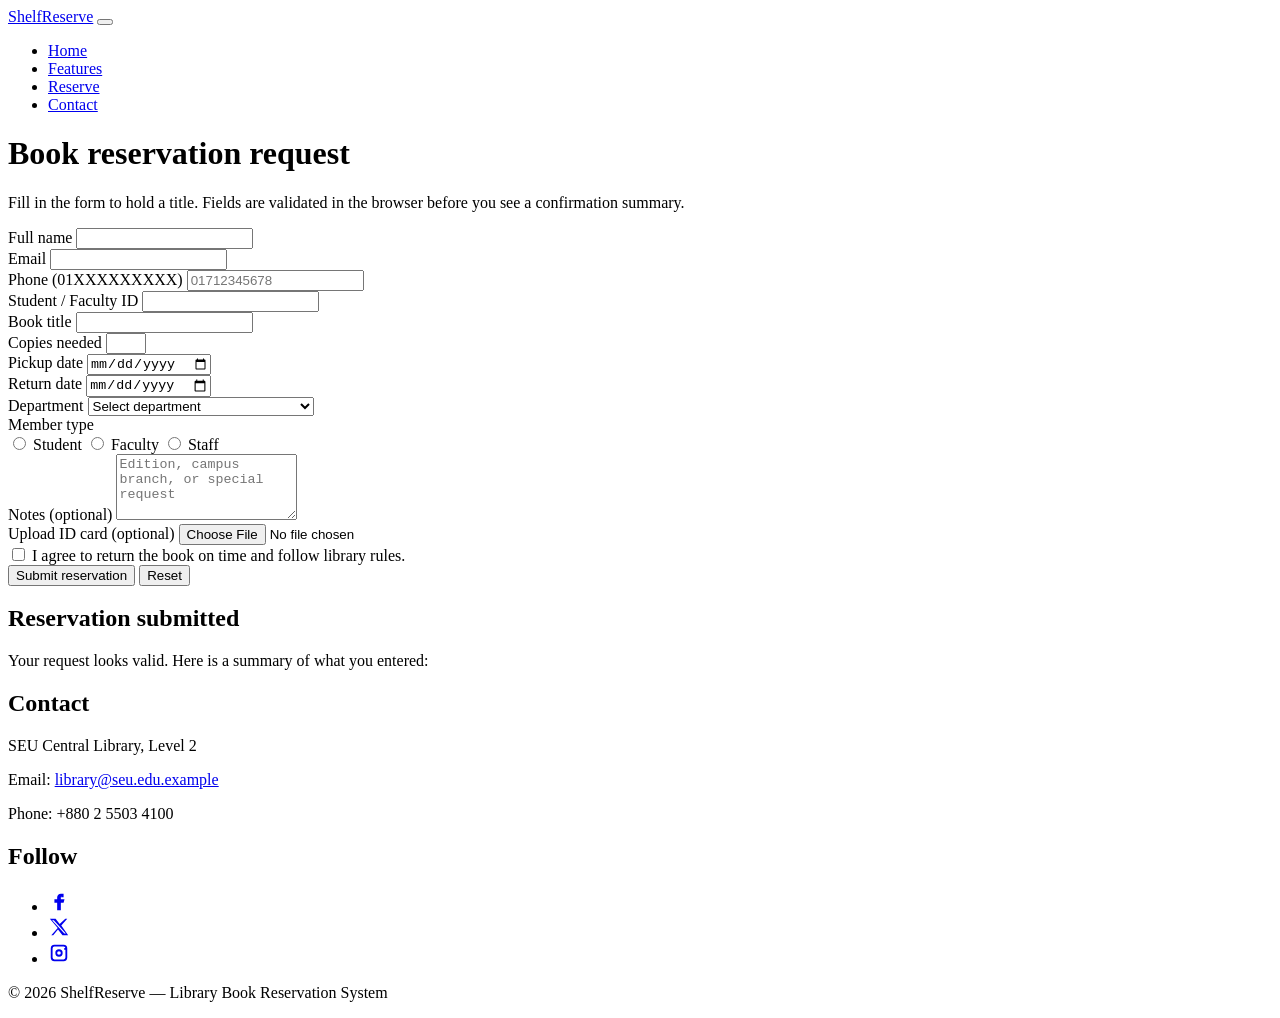
==== reserve.html @ 9abaf767 "Add reservation form page with seven-plus fields" ====
<!DOCTYPE html>
<html lang="en">
<head>
  <meta charset="UTF-8" />
  <meta name="viewport" content="width=device-width, initial-scale=1.0" />
  <title>Reserve a Book — ShelfReserve</title>
  <link rel="preconnect" href="https://fonts.googleapis.com" />
  <link rel="preconnect" href="https://fonts.gstatic.com" crossorigin />
  <link href="https://fonts.googleapis.com/css2?family=Fraunces:opsz,wght@9..144,500;9..144,700&family=Sora:wght@400;500;600&display=swap" rel="stylesheet" />
  <link rel="stylesheet" href="css/styles.css" />
</head>
<body>
  <header class="site-header">
    <nav class="navbar" aria-label="Primary">
      <a class="brand" href="index.html">ShelfReserve</a>
      <button class="nav-toggle" id="navToggle" type="button" aria-expanded="false" aria-controls="navMenu" aria-label="Toggle menu">
        <span></span>
        <span></span>
        <span></span>
      </button>
      <ul class="nav-menu" id="navMenu">
        <li><a href="index.html">Home</a></li>
        <li><a href="index.html#features">Features</a></li>
        <li><a href="reserve.html" class="active">Reserve</a></li>
        <li><a href="index.html#contact">Contact</a></li>
      </ul>
    </nav>
  </header>

  <main class="form-page">
    <h1>Book reservation request</h1>
    <p class="form-intro">Fill in the form to hold a title. Fields are validated in the browser before you see a confirmation summary.</p>

    <form class="reservation-form" id="reservationForm" novalidate>
      <div class="form-grid">
        <div class="field" data-field="fullName">
          <label for="fullName">Full name</label>
          <input type="text" id="fullName" name="fullName" autocomplete="name" />
          <span class="error-text" id="fullNameError"></span>
        </div>

        <div class="field" data-field="email">
          <label for="email">Email</label>
          <input type="email" id="email" name="email" autocomplete="email" />
          <span class="error-text" id="emailError"></span>
        </div>

        <div class="field" data-field="phone">
          <label for="phone">Phone (01XXXXXXXXX)</label>
          <input type="tel" id="phone" name="phone" placeholder="01712345678" />
          <span class="error-text" id="phoneError"></span>
        </div>

        <div class="field" data-field="studentId">
          <label for="studentId">Student / Faculty ID</label>
          <input type="text" id="studentId" name="studentId" />
          <span class="error-text" id="studentIdError"></span>
        </div>

        <div class="field" data-field="bookTitle">
          <label for="bookTitle">Book title</label>
          <input type="text" id="bookTitle" name="bookTitle" />
          <span class="error-text" id="bookTitleError"></span>
        </div>

        <div class="field" data-field="copies">
          <label for="copies">Copies needed</label>
          <input type="number" id="copies" name="copies" min="1" max="5" />
          <span class="error-text" id="copiesError"></span>
        </div>

        <div class="field" data-field="pickupDate">
          <label for="pickupDate">Pickup date</label>
          <input type="date" id="pickupDate" name="pickupDate" />
          <span class="error-text" id="pickupDateError"></span>
        </div>

        <div class="field" data-field="returnDate">
          <label for="returnDate">Return date</label>
          <input type="date" id="returnDate" name="returnDate" />
          <span class="error-text" id="returnDateError"></span>
        </div>

        <div class="field" data-field="department">
          <label for="department">Department</label>
          <select id="department" name="department">
            <option value="">Select department</option>
            <option value="CSE">Computer Science &amp; Engineering</option>
            <option value="EEE">Electrical &amp; Electronic Engineering</option>
            <option value="BBA">Business Administration</option>
            <option value="ENG">English</option>
            <option value="LAW">Law</option>
          </select>
          <span class="error-text" id="departmentError"></span>
        </div>

        <div class="field" data-field="memberType">
          <label>Member type</label>
          <div class="radio-group">
            <label><input type="radio" name="memberType" value="Student" /> Student</label>
            <label><input type="radio" name="memberType" value="Faculty" /> Faculty</label>
            <label><input type="radio" name="memberType" value="Staff" /> Staff</label>
          </div>
          <span class="error-text" id="memberTypeError"></span>
        </div>

        <div class="field full" data-field="notes">
          <label for="notes">Notes (optional)</label>
          <textarea id="notes" name="notes" rows="4" placeholder="Edition, campus branch, or special request"></textarea>
          <span class="error-text" id="notesError"></span>
        </div>

        <div class="field full" data-field="idCard">
          <label for="idCard">Upload ID card (optional)</label>
          <input type="file" id="idCard" name="idCard" accept=".jpg,.jpeg,.png,.pdf" />
          <span class="error-text" id="idCardError"></span>
        </div>

        <div class="field full" data-field="terms">
          <div class="checkbox-group">
            <label>
              <input type="checkbox" id="terms" name="terms" />
              I agree to return the book on time and follow library rules.
            </label>
          </div>
          <span class="error-text" id="termsError"></span>
        </div>
      </div>

      <div class="form-actions">
        <button type="submit" class="btn btn-primary">Submit reservation</button>
        <button type="reset" class="btn btn-reset">Reset</button>
      </div>
    </form>

    <div class="success-box" id="successBox" role="status" aria-live="polite">
      <h2>Reservation submitted</h2>
      <p>Your request looks valid. Here is a summary of what you entered:</p>
      <ul id="summaryList"></ul>
    </div>
  </main>

  <footer class="site-footer" id="contact">
    <div class="footer-inner">
      <div>
        <h2>Contact</h2>
        <p>SEU Central Library, Level 2</p>
        <p>Email: <a href="mailto:library@seu.edu.example">library@seu.edu.example</a></p>
        <p>Phone: +880 2 5503 4100</p>
      </div>
      <div>
        <h2>Follow</h2>
        <ul class="social-links">
          <li>
            <a href="https://facebook.com" target="_blank" rel="noopener noreferrer" aria-label="Facebook">
              <svg viewBox="0 0 24 24" width="22" height="22" aria-hidden="true"><path fill="currentColor" d="M14 8h3V4h-3c-2.2 0-4 1.8-4 4v2H7v4h3v8h4v-8h3l1-4h-4V8c0-.6.4-1 1-1z"/></svg>
            </a>
          </li>
          <li>
            <a href="https://twitter.com" target="_blank" rel="noopener noreferrer" aria-label="X / Twitter">
              <svg viewBox="0 0 24 24" width="22" height="22" aria-hidden="true"><path fill="currentColor" d="M18.9 3H21l-6.5 7.4L22 21h-6.2l-4.9-6.4L5.7 21H3.6l7-8L2 3h6.3l4.4 5.8L18.9 3zm-1.1 16.2h1.7L6.3 4.7H4.5l13.3 14.5z"/></svg>
            </a>
          </li>
          <li>
            <a href="https://instagram.com" target="_blank" rel="noopener noreferrer" aria-label="Instagram">
              <svg viewBox="0 0 24 24" width="22" height="22" aria-hidden="true"><path fill="currentColor" d="M7 3h10a4 4 0 0 1 4 4v10a4 4 0 0 1-4 4H7a4 4 0 0 1-4-4V7a4 4 0 0 1 4-4zm0 2a2 2 0 0 0-2 2v10a2 2 0 0 0 2 2h10a2 2 0 0 0 2-2V7a2 2 0 0 0-2-2H7zm11.5 1.5a1 1 0 1 1 0 2 1 1 0 0 1 0-2zM12 8a4 4 0 1 1 0 8 4 4 0 0 1 0-8zm0 2a2 2 0 1 0 0 4 2 2 0 0 0 0-4z"/></svg>
            </a>
          </li>
        </ul>
      </div>
    </div>
    <p class="copyright">&copy; 2026 ShelfReserve — Library Book Reservation System</p>
  </footer>

  <script src="js/main.js"></script>
  <script src="js/form.js"></script>
</body>
</html>
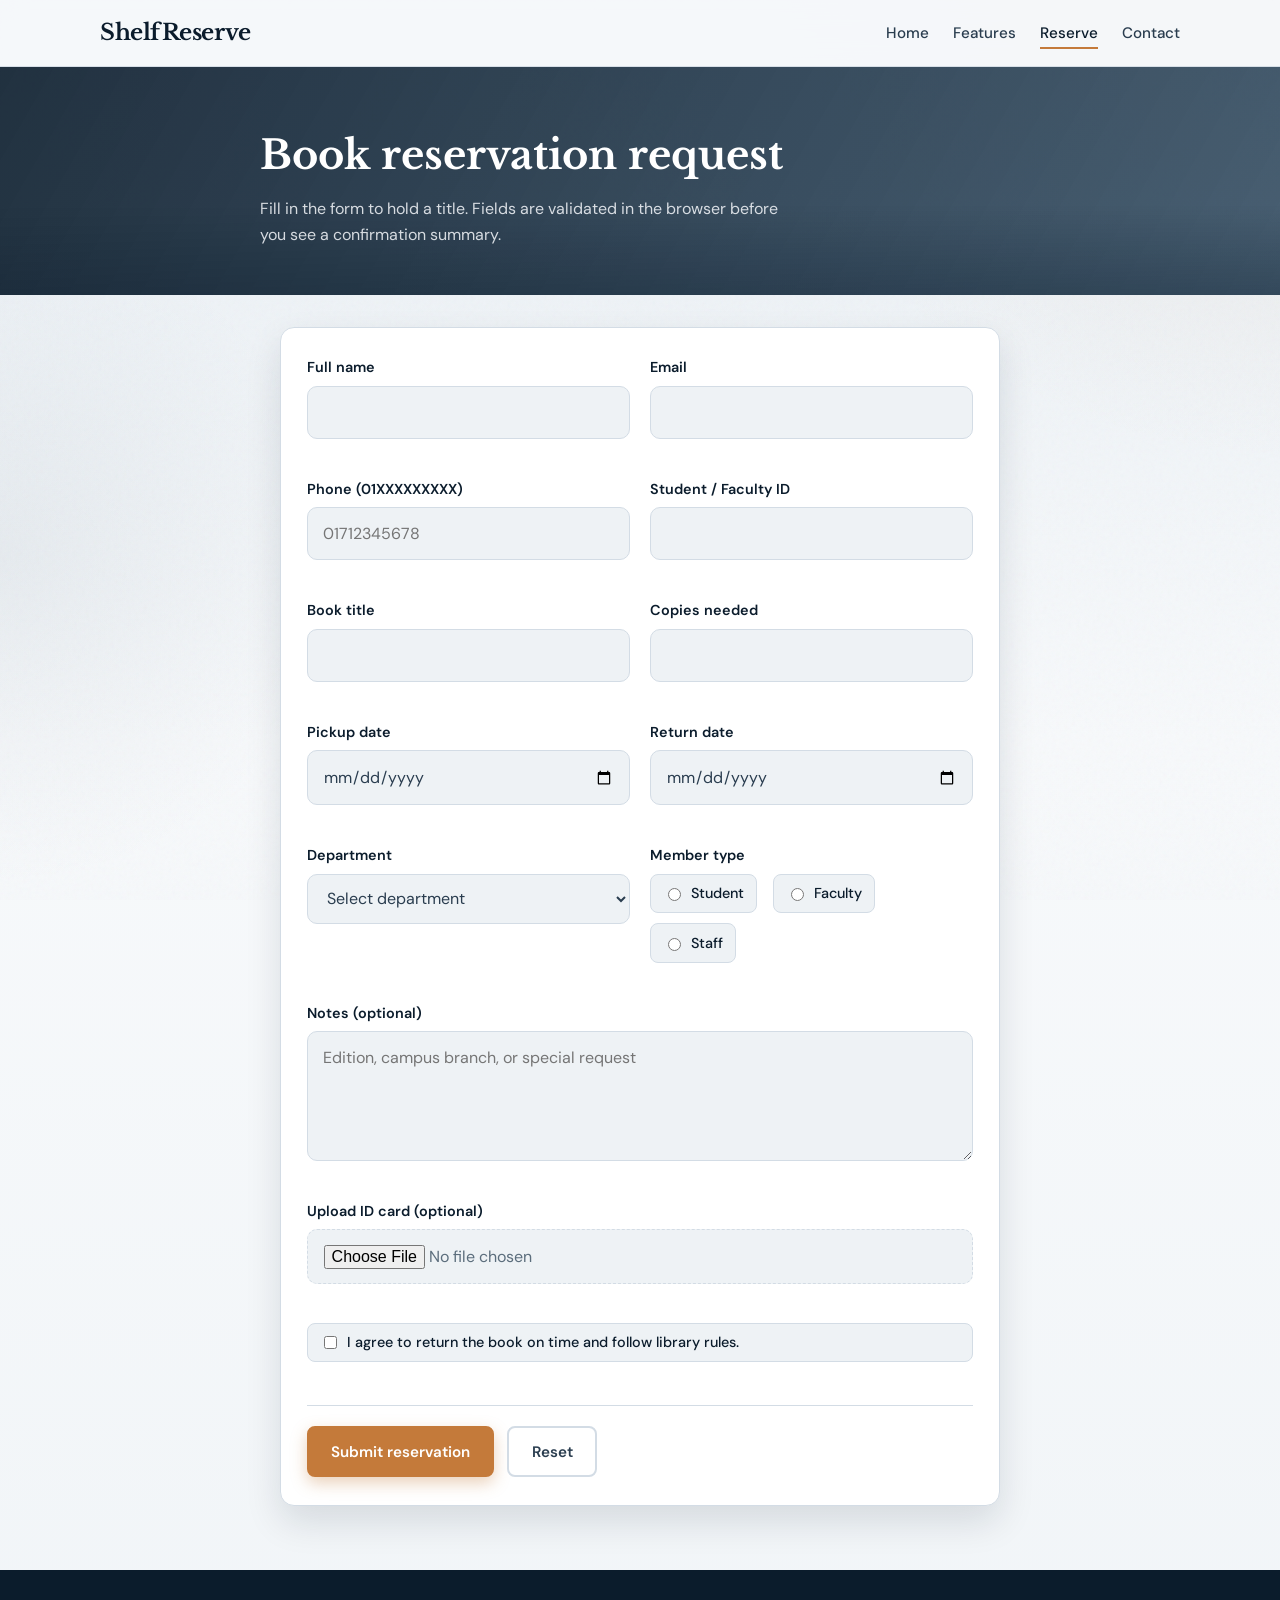
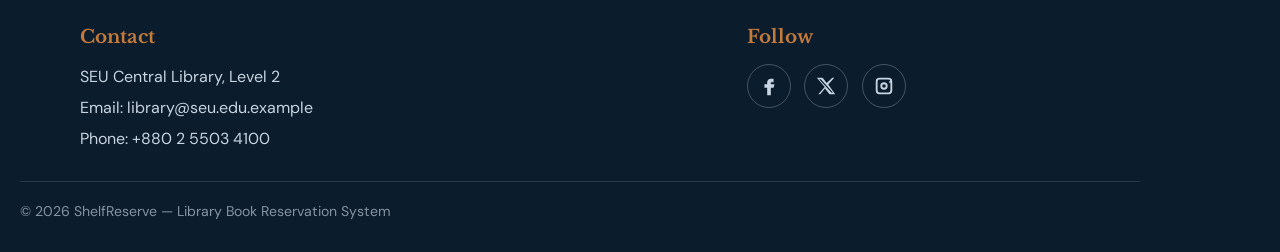
==== commit 94694be4: "Refresh UI with ink-navy theme and viewport-fit hero" ====
--- a/reserve.html
+++ b/reserve.html
@@ -6,7 +6,7 @@
   <title>Reserve a Book — ShelfReserve</title>
   <link rel="preconnect" href="https://fonts.googleapis.com" />
   <link rel="preconnect" href="https://fonts.gstatic.com" crossorigin />
-  <link href="https://fonts.googleapis.com/css2?family=Fraunces:opsz,wght@9..144,500;9..144,700&family=Sora:wght@400;500;600&display=swap" rel="stylesheet" />
+  <link href="https://fonts.googleapis.com/css2?family=DM+Sans:ital,opsz,wght@0,9..40,400;0,9..40,500;0,9..40,600;0,9..40,700;1,9..40,400&family=Libre+Baskerville:wght@400;700&display=swap" rel="stylesheet" />
   <link rel="stylesheet" href="css/styles.css" />
 </head>
 <body>
@@ -27,10 +27,14 @@
     </nav>
   </header>
 
+  <section class="form-banner">
+    <div class="form-banner-inner">
+      <h1>Book reservation request</h1>
+      <p class="form-intro">Fill in the form to hold a title. Fields are validated in the browser before you see a confirmation summary.</p>
+    </div>
+  </section>
+
   <main class="form-page">
-    <h1>Book reservation request</h1>
-    <p class="form-intro">Fill in the form to hold a title. Fields are validated in the browser before you see a confirmation summary.</p>
-
     <form class="reservation-form" id="reservationForm" novalidate>
       <div class="form-grid">
         <div class="field" data-field="fullName">
--- a/css/styles.css
+++ b/css/styles.css
@@ -0,0 +1,755 @@
+:root {
+  --ink: #0b1c2c;
+  --navy: #123049;
+  --slate: #2a3d4f;
+  --muted: #5b6d7c;
+  --stone: #eef2f5;
+  --paper: #f7f9fb;
+  --line: #d3dce5;
+  --copper: #c47a3a;
+  --copper-deep: #a86228;
+  --copper-soft: #f3e2d0;
+  --mist: #dce6ef;
+  --danger: #b42318;
+  --ok: #1f6a4a;
+  --ok-bg: #e8f5ef;
+  --shadow: 0 16px 36px rgba(11, 28, 44, 0.12);
+  --shadow-soft: 0 8px 20px rgba(11, 28, 44, 0.08);
+  --font-display: "Libre Baskerville", Georgia, serif;
+  --font-body: "DM Sans", sans-serif;
+  --radius: 14px;
+  --header-h: 4.5rem;
+}
+
+*,
+*::before,
+*::after {
+  box-sizing: border-box;
+}
+
+html {
+  scroll-behavior: smooth;
+}
+
+body {
+  margin: 0;
+  font-family: var(--font-body);
+  color: var(--slate);
+  background-color: var(--paper);
+  background-image:
+    radial-gradient(ellipse 80% 50% at 100% 0%, rgba(196, 122, 58, 0.08), transparent 50%),
+    radial-gradient(ellipse 60% 40% at 0% 30%, rgba(18, 48, 73, 0.06), transparent 45%),
+    linear-gradient(180deg, #e8eef3 0%, var(--paper) 40%, #f0f4f7 100%);
+  line-height: 1.6;
+  min-height: 100vh;
+}
+
+body::before {
+  content: "";
+  position: fixed;
+  inset: 0;
+  pointer-events: none;
+  z-index: 0;
+  opacity: 0.035;
+  background-image: url("data:image/svg+xml,%3Csvg viewBox='0 0 256 256' xmlns='http://www.w3.org/2000/svg'%3E%3Cfilter id='n'%3E%3CfeTurbulence type='fractalNoise' baseFrequency='0.85' numOctaves='4' stitchTiles='stitch'/%3E%3C/filter%3E%3Crect width='100%25' height='100%25' filter='url(%23n)'/%3E%3C/svg%3E");
+}
+
+.site-header,
+main,
+.site-footer {
+  position: relative;
+  z-index: 1;
+}
+
+img {
+  max-width: 100%;
+  display: block;
+}
+
+a {
+  color: var(--navy);
+  text-decoration: none;
+}
+
+a:hover {
+  color: var(--copper-deep);
+}
+
+/* ——— Header ——— */
+.site-header {
+  position: sticky;
+  top: 0;
+  z-index: 100;
+  background: rgba(247, 249, 251, 0.9);
+  backdrop-filter: blur(12px);
+  border-bottom: 1px solid rgba(211, 220, 229, 0.9);
+}
+
+.navbar {
+  max-width: 1120px;
+  margin: 0 auto;
+  padding: 0.95rem 1.25rem;
+  display: flex;
+  align-items: center;
+  justify-content: space-between;
+  gap: 1rem;
+}
+
+.brand {
+  font-family: var(--font-display);
+  font-size: 1.4rem;
+  font-weight: 700;
+  color: var(--ink);
+  letter-spacing: -0.02em;
+}
+
+.nav-menu {
+  list-style: none;
+  margin: 0;
+  padding: 0;
+  display: flex;
+  gap: 0.35rem 1.5rem;
+  align-items: center;
+}
+
+.nav-menu a {
+  position: relative;
+  color: var(--slate);
+  font-weight: 500;
+  font-size: 0.95rem;
+  padding: 0.25rem 0;
+}
+
+.nav-menu a::after {
+  content: "";
+  position: absolute;
+  left: 0;
+  bottom: -2px;
+  width: 100%;
+  height: 2px;
+  background: var(--copper);
+  transform: scaleX(0);
+  transform-origin: left;
+  transition: transform 0.25s ease;
+}
+
+.nav-menu a:hover,
+.nav-menu a.active {
+  color: var(--ink);
+}
+
+.nav-menu a.active::after,
+.nav-menu a:hover::after {
+  transform: scaleX(1);
+}
+
+.nav-toggle {
+  display: none;
+  width: 44px;
+  height: 44px;
+  border: 1px solid var(--line);
+  border-radius: 10px;
+  background: #fff;
+  cursor: pointer;
+  padding: 10px;
+  flex-direction: column;
+  justify-content: space-between;
+}
+
+.nav-toggle span {
+  display: block;
+  height: 2px;
+  background: var(--ink);
+  border-radius: 2px;
+  transition: transform 0.25s ease, opacity 0.25s ease;
+}
+
+.nav-toggle[aria-expanded="true"] span:nth-child(1) {
+  transform: translateY(9px) rotate(45deg);
+}
+
+.nav-toggle[aria-expanded="true"] span:nth-child(2) {
+  opacity: 0;
+}
+
+.nav-toggle[aria-expanded="true"] span:nth-child(3) {
+  transform: translateY(-9px) rotate(-45deg);
+}
+
+/* ——— Hero ——— */
+.hero {
+  position: relative;
+  height: calc(100svh - var(--header-h));
+  min-height: calc(100svh - var(--header-h));
+  max-height: calc(100svh - var(--header-h));
+  display: grid;
+  align-items: center;
+  overflow: hidden;
+}
+
+.hero-media {
+  position: absolute;
+  inset: 0;
+  background:
+    linear-gradient(105deg, rgba(11, 28, 44, 0.82) 0%, rgba(11, 28, 44, 0.45) 55%, rgba(11, 28, 44, 0.25) 100%),
+    linear-gradient(180deg, rgba(11, 28, 44, 0.15) 0%, rgba(11, 28, 44, 0.75) 100%),
+    url("https://images.unsplash.com/photo-1521587760476-6c12a4b040da?auto=format&fit=crop&w=1800&q=80")
+      center/cover no-repeat;
+  transform: scale(1.02);
+  animation: heroZoom 14s ease-in-out infinite alternate;
+}
+
+.hero-content {
+  position: relative;
+  z-index: 1;
+  max-width: 1120px;
+  width: 100%;
+  margin: 0 auto;
+  padding: 1.5rem 1.25rem;
+  color: #f4f7fa;
+  animation: riseIn 0.9s ease both;
+}
+
+.brand-mark {
+  font-family: var(--font-display);
+  font-size: clamp(2.2rem, 6.5vw, 4.2rem);
+  font-weight: 700;
+  margin: 0 0 0.7rem;
+  letter-spacing: -0.03em;
+  line-height: 0.95;
+  color: #fff;
+}
+
+.hero h1 {
+  margin: 0 0 0.9rem;
+  max-width: 16ch;
+  font-family: var(--font-display);
+  font-size: clamp(1.35rem, 3.2vw, 2.15rem);
+  line-height: 1.2;
+  font-weight: 400;
+  color: rgba(244, 247, 250, 0.95);
+}
+
+.hero-lead {
+  max-width: 36rem;
+  margin: 0 0 1.5rem;
+  color: rgba(244, 247, 250, 0.85);
+  font-size: 1.05rem;
+}
+
+.hero-actions {
+  display: flex;
+  flex-wrap: wrap;
+  gap: 0.85rem;
+  animation: riseIn 1s ease 0.15s both;
+}
+
+/* ——— Buttons ——— */
+.btn {
+  display: inline-flex;
+  align-items: center;
+  justify-content: center;
+  padding: 0.85rem 1.4rem;
+  border-radius: 8px;
+  border: 2px solid transparent;
+  font-family: var(--font-body);
+  font-weight: 600;
+  font-size: 0.95rem;
+  cursor: pointer;
+  transition: transform 0.2s ease, background 0.2s ease, color 0.2s ease, border-color 0.2s ease, box-shadow 0.2s ease;
+}
+
+.btn:hover {
+  transform: translateY(-2px);
+}
+
+.btn-primary {
+  background: var(--copper);
+  color: #fff;
+  border-color: var(--copper);
+  box-shadow: 0 6px 16px rgba(196, 122, 58, 0.35);
+}
+
+.btn-primary:hover {
+  background: var(--copper-deep);
+  border-color: var(--copper-deep);
+  color: #fff;
+}
+
+.btn-secondary {
+  background: transparent;
+  color: #f4f7fa;
+  border-color: rgba(244, 247, 250, 0.7);
+}
+
+.btn-secondary:hover {
+  background: rgba(244, 247, 250, 0.1);
+  color: #fff;
+  border-color: #fff;
+}
+
+.btn-small {
+  padding: 0.65rem 1.1rem;
+  font-size: 0.88rem;
+  border-radius: 8px;
+}
+
+/* ——— Features / cards ——— */
+.features {
+  padding: 4.75rem 1.25rem;
+}
+
+.section-inner {
+  max-width: 1120px;
+  margin: 0 auto;
+}
+
+.features h2,
+.form-banner h1,
+.site-footer h2 {
+  font-family: var(--font-display);
+  margin: 0 0 0.5rem;
+  color: var(--ink);
+}
+
+.section-lead {
+  margin: 0 0 2.25rem;
+  color: var(--muted);
+  max-width: 36rem;
+  font-size: 1.02rem;
+}
+
+.card-grid {
+  display: grid;
+  grid-template-columns: repeat(3, 1fr);
+  gap: 1.5rem;
+}
+
+.card {
+  background: #fff;
+  border: 1px solid var(--line);
+  border-radius: var(--radius);
+  overflow: hidden;
+  box-shadow: var(--shadow-soft);
+  display: flex;
+  flex-direction: column;
+  transition: transform 0.25s ease, box-shadow 0.25s ease;
+  animation: riseIn 0.8s ease both;
+}
+
+.card:hover {
+  transform: translateY(-6px);
+  box-shadow: var(--shadow);
+}
+
+.card:nth-child(2) {
+  animation-delay: 0.1s;
+}
+
+.card:nth-child(3) {
+  animation-delay: 0.2s;
+}
+
+.card img {
+  width: 100%;
+  height: 200px;
+  object-fit: cover;
+}
+
+.card h3,
+.card p,
+.card .btn {
+  margin-left: 1.25rem;
+  margin-right: 1.25rem;
+}
+
+.card h3 {
+  margin-top: 1.2rem;
+  margin-bottom: 0.4rem;
+  font-family: var(--font-display);
+  font-size: 1.28rem;
+  color: var(--ink);
+}
+
+.card p {
+  margin-top: 0;
+  margin-bottom: 1.15rem;
+  color: var(--muted);
+  flex: 1;
+  font-size: 0.95rem;
+}
+
+.card .btn {
+  margin-bottom: 1.35rem;
+  align-self: flex-start;
+}
+
+/* ——— Footer ——— */
+.site-footer {
+  background: var(--ink);
+  color: #c8d4e0;
+  padding: 3.25rem 1.25rem 1.5rem;
+}
+
+.footer-inner {
+  max-width: 1120px;
+  margin: 0 auto 1.5rem;
+  display: grid;
+  grid-template-columns: 1.4fr 1fr;
+  gap: 2rem;
+}
+
+.site-footer h2 {
+  color: var(--copper);
+  font-size: 1.15rem;
+  margin-bottom: 0.75rem;
+}
+
+.site-footer p {
+  margin: 0.35rem 0;
+}
+
+.site-footer a {
+  color: #c8d4e0;
+}
+
+.site-footer a:hover {
+  color: var(--copper);
+}
+
+.social-links {
+  list-style: none;
+  margin: 0;
+  padding: 0;
+  display: flex;
+  gap: 0.85rem;
+}
+
+.social-links a {
+  width: 44px;
+  height: 44px;
+  border: 1px solid rgba(200, 212, 224, 0.3);
+  border-radius: 50%;
+  display: inline-flex;
+  align-items: center;
+  justify-content: center;
+  transition: background 0.2s ease, border-color 0.2s ease, color 0.2s ease;
+}
+
+.social-links a:hover {
+  background: var(--copper);
+  border-color: var(--copper);
+  color: #fff;
+}
+
+.copyright {
+  max-width: 1120px;
+  margin: 0 auto;
+  padding-top: 1.1rem;
+  border-top: 1px solid rgba(200, 212, 224, 0.15);
+  font-size: 0.88rem;
+  color: rgba(200, 212, 224, 0.65);
+}
+
+/* ——— Form page ——— */
+.form-banner {
+  position: relative;
+  overflow: hidden;
+  background:
+    linear-gradient(120deg, rgba(11, 28, 44, 0.9) 0%, rgba(18, 48, 73, 0.75) 100%),
+    url("https://images.unsplash.com/photo-1507842217343-583bb7270b66?auto=format&fit=crop&w=1600&q=80")
+      center/cover no-repeat;
+  color: #f4f7fa;
+  padding: 3.5rem 1.25rem 3rem;
+  animation: riseIn 0.7s ease both;
+}
+
+.form-banner::after {
+  content: "";
+  position: absolute;
+  inset: 0;
+  background: linear-gradient(180deg, transparent 60%, rgba(11, 28, 44, 0.35));
+  pointer-events: none;
+}
+
+.form-banner-inner {
+  position: relative;
+  z-index: 1;
+  max-width: 760px;
+  margin: 0 auto;
+}
+
+.form-banner h1 {
+  color: #fff;
+  font-size: clamp(1.85rem, 4vw, 2.5rem);
+  margin: 0 0 0.55rem;
+}
+
+.form-banner .form-intro {
+  color: rgba(244, 247, 250, 0.85);
+  margin: 0;
+  max-width: 34rem;
+}
+
+.form-page {
+  max-width: 760px;
+  margin: 0 auto;
+  padding: 2rem 1.25rem 4rem;
+}
+
+.reservation-form {
+  background: #fff;
+  border: 1px solid var(--line);
+  border-radius: var(--radius);
+  padding: 1.75rem 1.6rem;
+  box-shadow: var(--shadow);
+  animation: riseIn 0.75s ease 0.08s both;
+}
+
+.form-grid {
+  display: grid;
+  grid-template-columns: 1fr 1fr;
+  gap: 1.15rem 1.25rem;
+}
+
+.field {
+  display: flex;
+  flex-direction: column;
+  gap: 0.4rem;
+}
+
+.field.full {
+  grid-column: 1 / -1;
+}
+
+.field label {
+  font-weight: 600;
+  font-size: 0.9rem;
+  color: var(--ink);
+}
+
+.field input:not([type="radio"]):not([type="checkbox"]):not([type="file"]),
+.field select,
+.field textarea {
+  width: 100%;
+  border: 1.5px solid var(--line);
+  border-radius: 10px;
+  padding: 0.8rem 0.95rem;
+  font: inherit;
+  color: var(--slate);
+  background: var(--stone);
+  transition: border-color 0.2s ease, background 0.2s ease, box-shadow 0.2s ease;
+}
+
+.field input:not([type="radio"]):not([type="checkbox"]):not([type="file"]):focus,
+.field select:focus,
+.field textarea:focus {
+  outline: none;
+  border-color: var(--navy);
+  background: #fff;
+  box-shadow: 0 0 0 3px rgba(18, 48, 73, 0.12);
+}
+
+.field.error input:not([type="radio"]):not([type="checkbox"]):not([type="file"]),
+.field.error select,
+.field.error textarea {
+  border-color: var(--danger);
+  background: #fff8f7;
+}
+
+.field.error input:focus,
+.field.error select:focus,
+.field.error textarea:focus {
+  box-shadow: 0 0 0 3px rgba(180, 35, 24, 0.12);
+}
+
+.error-text {
+  min-height: 1.1em;
+  color: var(--danger);
+  font-size: 0.8rem;
+}
+
+.radio-group,
+.checkbox-group {
+  display: flex;
+  flex-wrap: wrap;
+  gap: 0.65rem 1rem;
+}
+
+.radio-group label,
+.checkbox-group label {
+  font-weight: 500;
+  display: inline-flex;
+  align-items: center;
+  gap: 0.45rem;
+  padding: 0.45rem 0.75rem;
+  border: 1px solid var(--line);
+  border-radius: 8px;
+  background: var(--stone);
+  cursor: pointer;
+  transition: border-color 0.2s ease, background 0.2s ease;
+}
+
+.radio-group label:hover,
+.checkbox-group label:hover {
+  border-color: var(--navy);
+  background: #fff;
+}
+
+.checkbox-group label {
+  width: 100%;
+}
+
+.field input[type="file"] {
+  width: 100%;
+  padding: 0.85rem 1rem;
+  border: 1.5px dashed var(--line);
+  border-radius: 10px;
+  background: var(--stone);
+  font: inherit;
+  color: var(--muted);
+  cursor: pointer;
+}
+
+.field input[type="file"]:hover {
+  border-color: var(--navy);
+  background: #fff;
+}
+
+.form-actions {
+  display: flex;
+  flex-wrap: wrap;
+  gap: 0.8rem;
+  margin-top: 1.4rem;
+  padding-top: 1.25rem;
+  border-top: 1px solid var(--line);
+}
+
+.btn-reset {
+  background: #fff;
+  color: var(--slate);
+  border-color: var(--line);
+  box-shadow: none;
+}
+
+.btn-reset:hover {
+  border-color: var(--navy);
+  color: var(--ink);
+  background: var(--stone);
+}
+
+.success-box {
+  display: none;
+  margin-top: 1.5rem;
+  padding: 1.3rem 1.4rem;
+  border-radius: var(--radius);
+  background: var(--ok-bg);
+  border: 1px solid #b5d9c8;
+  color: var(--ok);
+  animation: riseIn 0.45s ease both;
+}
+
+.success-box.show {
+  display: block;
+}
+
+.success-box h2 {
+  margin: 0 0 0.6rem;
+  color: var(--ok);
+  font-family: var(--font-display);
+  font-size: 1.25rem;
+}
+
+.success-box ul {
+  margin: 0.5rem 0 0;
+  padding-left: 1.15rem;
+  color: var(--slate);
+}
+
+@keyframes riseIn {
+  from {
+    opacity: 0;
+    transform: translateY(18px);
+  }
+  to {
+    opacity: 1;
+    transform: translateY(0);
+  }
+}
+
+@keyframes heroZoom {
+  from {
+    transform: scale(1.02);
+  }
+  to {
+    transform: scale(1.07);
+  }
+}
+
+@media (max-width: 900px) {
+  .card-grid {
+    grid-template-columns: 1fr;
+  }
+
+  .footer-inner {
+    grid-template-columns: 1fr;
+  }
+}
+
+@media (max-width: 768px) {
+  .nav-toggle {
+    display: inline-flex;
+  }
+
+  .nav-menu {
+    position: absolute;
+    top: 100%;
+    left: 0;
+    right: 0;
+    background: var(--paper);
+    border-bottom: 1px solid var(--line);
+    flex-direction: column;
+    align-items: stretch;
+    gap: 0;
+    padding: 0.5rem 0;
+    display: none;
+  }
+
+  .nav-menu.open {
+    display: flex;
+  }
+
+  .nav-menu a {
+    display: block;
+    padding: 0.85rem 1.25rem;
+  }
+
+  .nav-menu a::after {
+    display: none;
+  }
+
+  .nav-menu a.active {
+    color: var(--copper-deep);
+    background: var(--copper-soft);
+  }
+
+  .form-grid {
+    grid-template-columns: 1fr;
+  }
+
+  .hero-content {
+    padding: 1.25rem;
+  }
+
+  .reservation-form {
+    padding: 1.35rem 1.15rem;
+  }
+}
+
+@supports not (height: 100svh) {
+  .hero {
+    height: calc(100vh - var(--header-h));
+    min-height: calc(100vh - var(--header-h));
+    max-height: calc(100vh - var(--header-h));
+  }
+}
